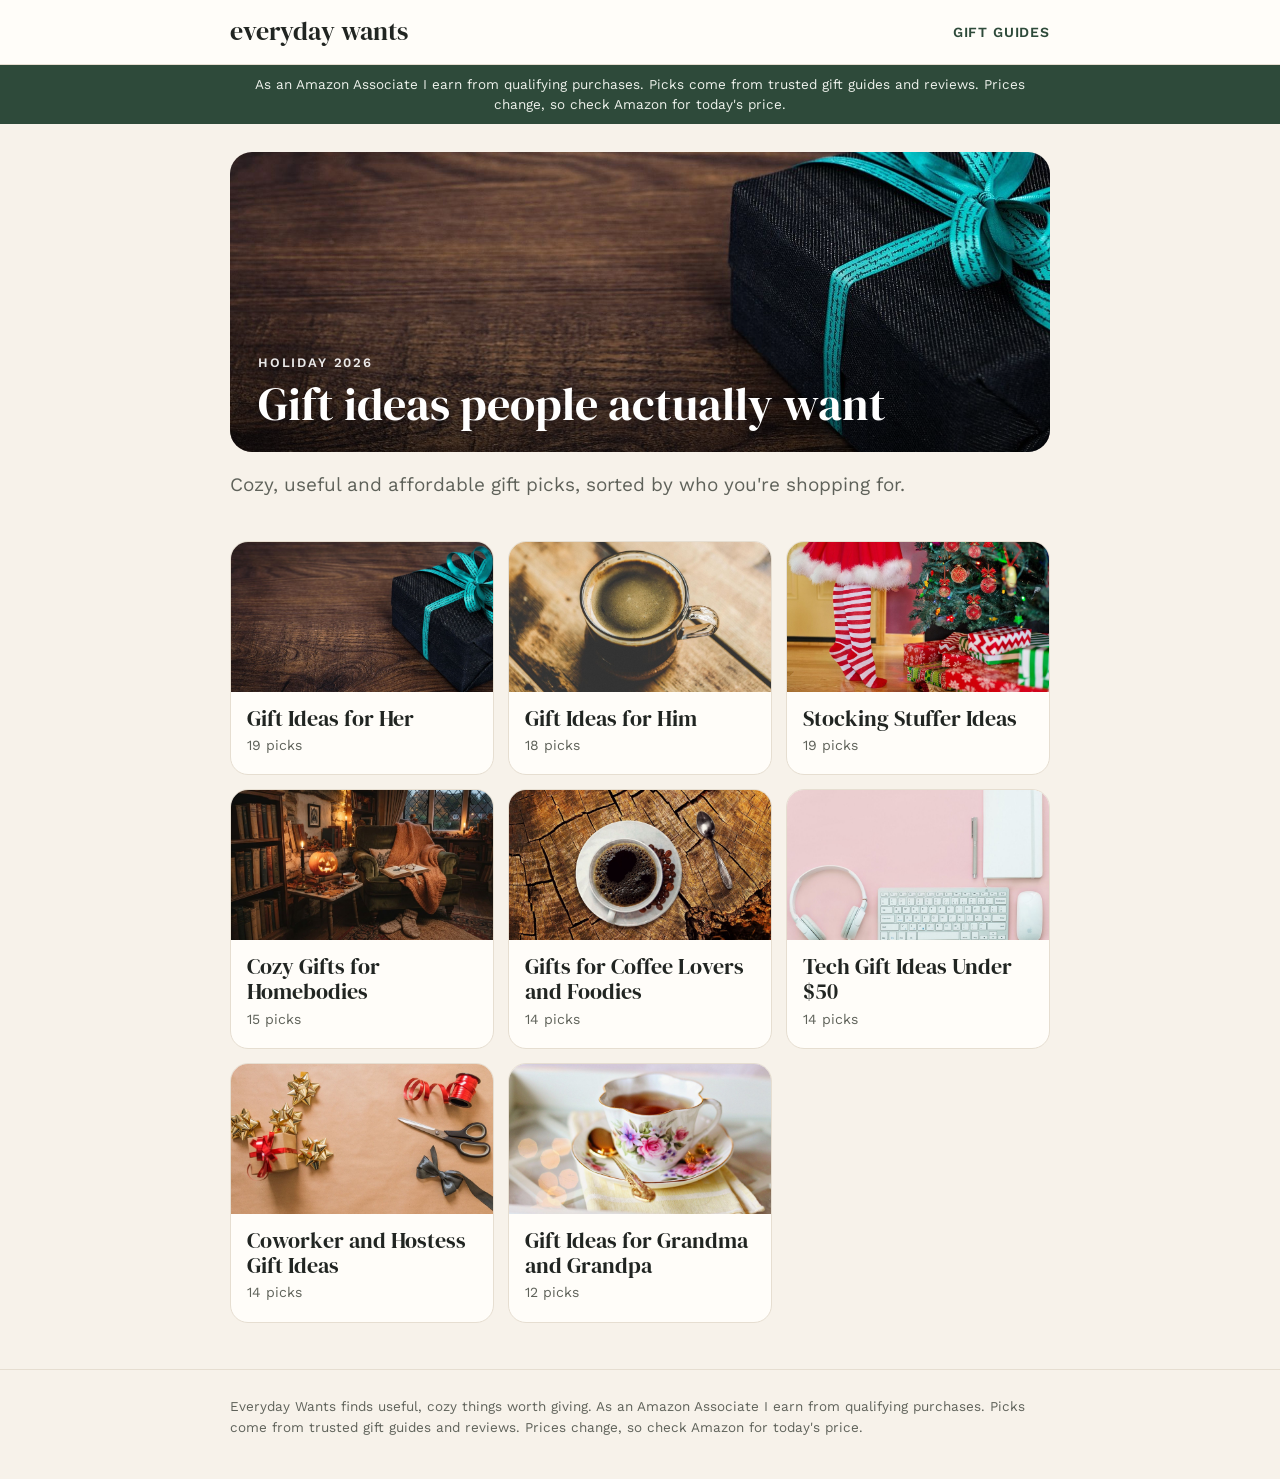
==== index.html @ a5eb7e1e "Add Nov 9 gift picks" ====
<!doctype html><html lang="en"><head><meta charset="utf-8"><meta name="viewport" content="width=device-width,initial-scale=1">
<title>Gift Ideas People Actually Want | Everyday Wants</title><meta name="description" content="Cozy, useful, affordable gift guides for everyone on your list.">
<link rel="canonical" href="https://computeragent7.github.io/"><meta property="og:title" content="Gift Ideas People Actually Want"><meta property="og:description" content="Cozy, useful, affordable gift guides for everyone on your list.">
<link rel="preconnect" href="https://fonts.googleapis.com"><link rel="preconnect" href="https://fonts.gstatic.com" crossorigin>
<link href="https://fonts.googleapis.com/css2?family=DM+Serif+Display&family=Work+Sans:wght@400;600&display=swap" rel="stylesheet">
<link rel="stylesheet" href="/style.css"></head><body>
<header class="top"><div class="wrap"><a class="brand" href="/">everyday wants</a><a class="navlink" href="/#guides">Gift guides</a></div></header>
<div class="disc"><div class="wrap">As an Amazon Associate I earn from qualifying purchases. Picks come from trusted gift guides and reviews. Prices change, so check Amazon for today's price.</div></div>
<main class="wrap"><section class="hero"><img src="/img/gifts-for-her.jpg" alt=""><div class="shade"></div><div class="txt"><div class="eyebrow">Holiday 2026</div><h1>Gift ideas people actually want</h1></div></section>
<p class="intro">Cozy, useful and affordable gift picks, sorted by who you're shopping for.</p><section class="more" id="guides"><div class="grid"><a class="card" href="/gifts-for-her/"><img src="/img/gifts-for-her.jpg" alt="" loading="lazy"><div><b>Gift Ideas for Her</b><span>19 picks</span></div></a><a class="card" href="/gifts-for-him/"><img src="/img/gifts-for-him.jpg" alt="" loading="lazy"><div><b>Gift Ideas for Him</b><span>18 picks</span></div></a><a class="card" href="/stocking-stuffers/"><img src="/img/stocking-stuffers.jpg" alt="" loading="lazy"><div><b>Stocking Stuffer Ideas</b><span>19 picks</span></div></a><a class="card" href="/cozy-gifts/"><img src="/img/cozy-gifts.jpg" alt="" loading="lazy"><div><b>Cozy Gifts for Homebodies</b><span>15 picks</span></div></a><a class="card" href="/coffee-and-foodie-gifts/"><img src="/img/coffee-and-foodie-gifts.jpg" alt="" loading="lazy"><div><b>Gifts for Coffee Lovers and Foodies</b><span>14 picks</span></div></a><a class="card" href="/tech-gifts/"><img src="/img/tech-gifts.jpg" alt="" loading="lazy"><div><b>Tech Gift Ideas Under $50</b><span>14 picks</span></div></a><a class="card" href="/coworker-and-hostess-gifts/"><img src="/img/coworker-and-hostess-gifts.jpg" alt="" loading="lazy"><div><b>Coworker and Hostess Gift Ideas</b><span>14 picks</span></div></a><a class="card" href="/gifts-for-grandparents/"><img src="/img/gifts-for-grandparents.jpg" alt="" loading="lazy"><div><b>Gift Ideas for Grandma and Grandpa</b><span>12 picks</span></div></a></div></section></main>
<footer><div class="wrap">Everyday Wants finds useful, cozy things worth giving. As an Amazon Associate I earn from qualifying purchases. Picks come from trusted gift guides and reviews. Prices change, so check Amazon for today's price.</div></footer></body></html>
---- style.css ----
:root{--cream:#F7F2EA;--paper:#FFFDF9;--ink:#212522;--green:#2E4A3A;--green2:#3D6350;--muted:#5F625A;--line:#E6DED1;--hl:#FBEFD9}
*{box-sizing:border-box}html{-webkit-text-size-adjust:100%}
body{margin:0;background:var(--cream);color:var(--ink);font:17px/1.6 'Work Sans',system-ui,sans-serif}
a{color:var(--green)}
.wrap{max-width:860px;margin:0 auto;padding:0 20px}
header.top{background:var(--paper);border-bottom:1px solid var(--line)}
header.top .wrap{display:flex;align-items:center;justify-content:space-between;height:64px}
.brand{font-family:'DM Serif Display',serif;font-size:26px;color:var(--ink);text-decoration:none}
.navlink{font-size:14px;font-weight:600;letter-spacing:.06em;text-transform:uppercase;text-decoration:none}
.disc{background:var(--green);color:#EEF2EC;font-size:13.5px;line-height:1.45;padding:10px 0;text-align:center}
.hero{position:relative;margin:28px 0 8px;border-radius:22px;overflow:hidden;background:#ddd}
.hero img{display:block;width:100%;height:300px;object-fit:cover}
.hero .shade{position:absolute;inset:0;background:linear-gradient(180deg,rgba(0,0,0,0) 30%,rgba(0,0,0,.55))}
.hero .txt{position:absolute;left:28px;right:28px;bottom:24px;color:#fff}
.eyebrow{font-size:13px;font-weight:600;letter-spacing:.14em;text-transform:uppercase;opacity:.9}
h1{font-family:'DM Serif Display',serif;font-weight:400;font-size:46px;line-height:1.05;margin:6px 0 0}
.intro{font-size:19px;color:var(--muted);margin:18px 0 6px}
.meta{font-size:14px;color:var(--muted);margin:0 0 22px}
ol.picks{list-style:none;padding:0;margin:0;counter-reset:n}
ol.picks li{counter-increment:n;background:var(--paper);border:1px solid var(--line);border-radius:18px;padding:22px 24px;margin:0 0 14px;display:grid;grid-template-columns:44px 1fr;gap:4px 16px;scroll-margin-top:20px}
ol.picks li::before{content:counter(n);grid-row:span 3;width:44px;height:44px;border-radius:50%;background:var(--cream);border:1px solid var(--line);display:flex;align-items:center;justify-content:center;font-family:'DM Serif Display',serif;font-size:22px;color:var(--green)}
ol.picks li:target{background:var(--hl);border-color:#E7C98F;box-shadow:0 0 0 3px #F3DDB0}
ol.picks h2{font-family:'DM Serif Display',serif;font-weight:400;font-size:26px;line-height:1.15;margin:4px 0 2px}
ol.picks p{margin:0 0 12px;color:#3c3f3a}
.btn{justify-self:start;display:inline-block;background:var(--green);color:#fff;text-decoration:none;font-weight:600;font-size:16px;padding:11px 22px;border-radius:999px}
.btn:hover{background:var(--green2)}
.more{margin:40px 0 10px}
.more h3{font-family:'DM Serif Display',serif;font-weight:400;font-size:28px;margin:0 0 14px}
.grid{display:grid;grid-template-columns:repeat(auto-fill,minmax(240px,1fr));gap:14px}
.card{display:block;background:var(--paper);border:1px solid var(--line);border-radius:18px;overflow:hidden;text-decoration:none;color:var(--ink)}
.card img{display:block;width:100%;height:150px;object-fit:cover}
.card div{padding:14px 16px 16px}
.card b{font-family:'DM Serif Display',serif;font-weight:400;font-size:22px;display:block;line-height:1.15}
.card span{font-size:14px;color:var(--muted)}
footer{margin:46px 0 0;padding:26px 0 40px;border-top:1px solid var(--line);font-size:13.5px;color:var(--muted)}
@media (max-width:600px){h1{font-size:34px}.hero img{height:230px}ol.picks li{padding:18px 18px;grid-template-columns:36px 1fr;gap:2px 12px}ol.picks li::before{width:36px;height:36px;font-size:18px}ol.picks h2{font-size:22px}}
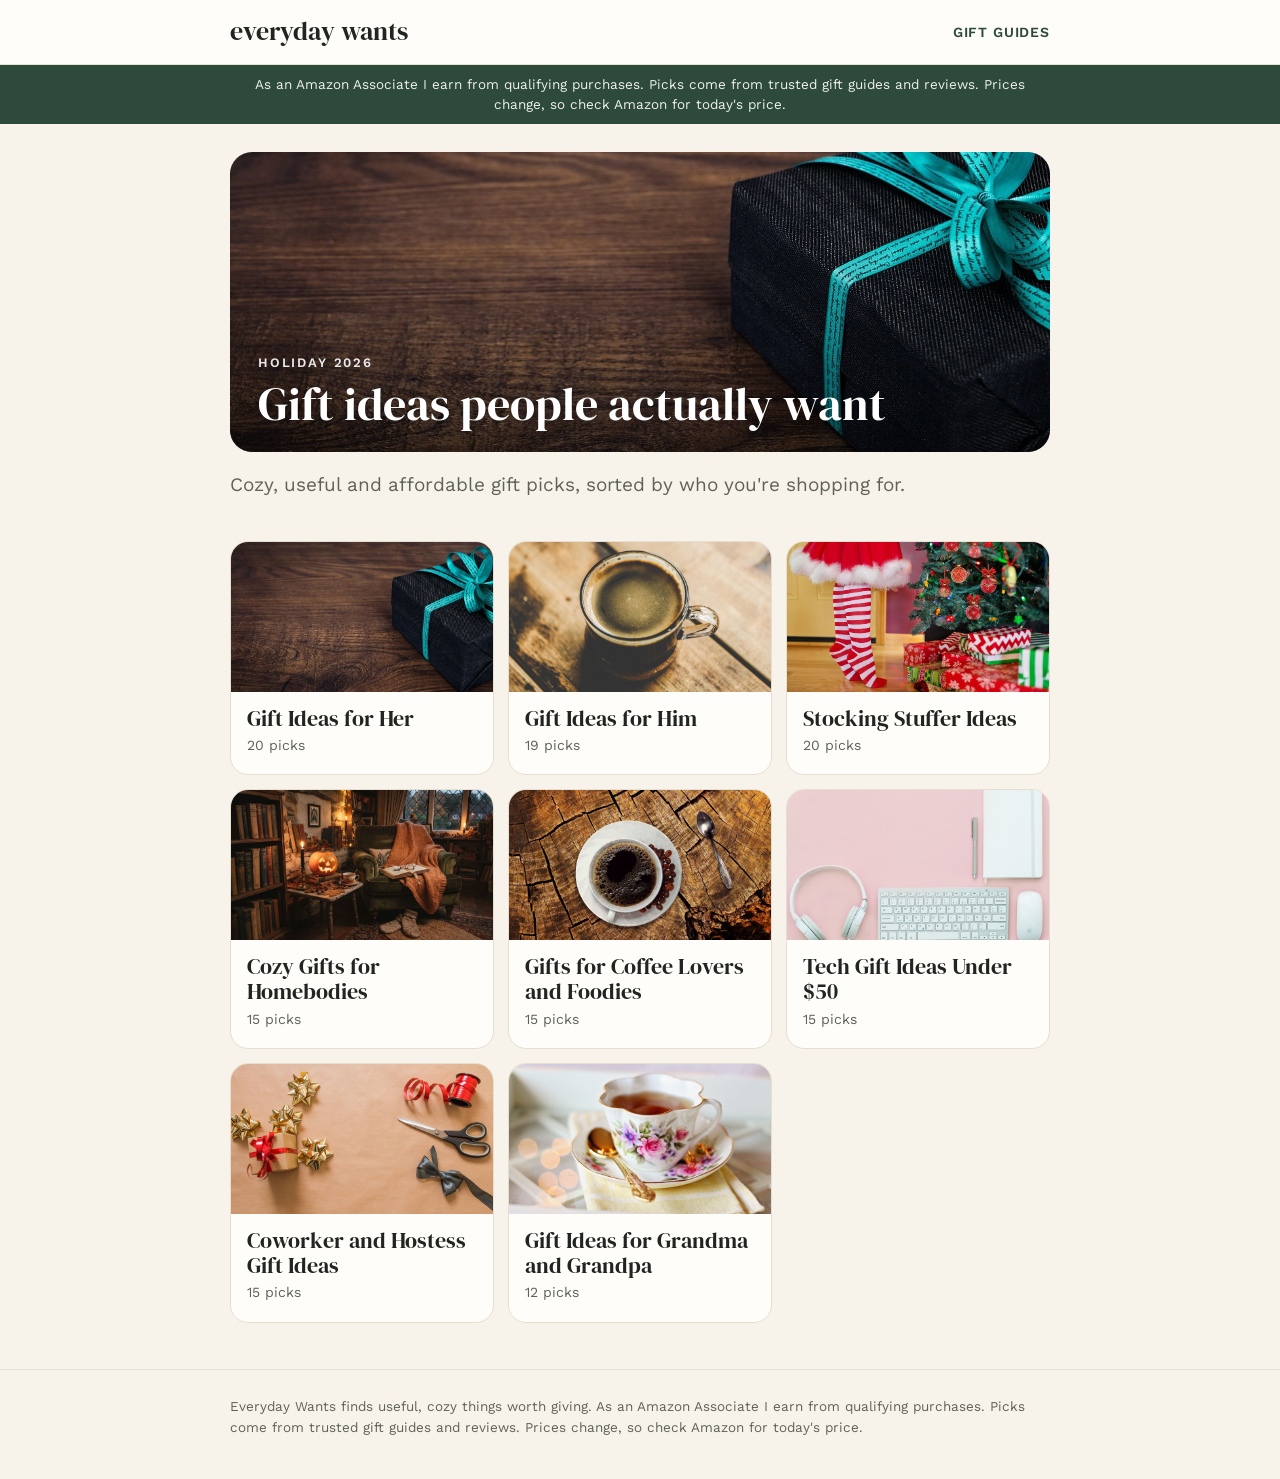
==== commit a671260a: "Gift guide update Nov 10, 2026" ====
--- a/index.html
+++ b/index.html
@@ -7,5 +7,5 @@
 <header class="top"><div class="wrap"><a class="brand" href="/">everyday wants</a><a class="navlink" href="/#guides">Gift guides</a></div></header>
 <div class="disc"><div class="wrap">As an Amazon Associate I earn from qualifying purchases. Picks come from trusted gift guides and reviews. Prices change, so check Amazon for today's price.</div></div>
 <main class="wrap"><section class="hero"><img src="/img/gifts-for-her.jpg" alt=""><div class="shade"></div><div class="txt"><div class="eyebrow">Holiday 2026</div><h1>Gift ideas people actually want</h1></div></section>
-<p class="intro">Cozy, useful and affordable gift picks, sorted by who you're shopping for.</p><section class="more" id="guides"><div class="grid"><a class="card" href="/gifts-for-her/"><img src="/img/gifts-for-her.jpg" alt="" loading="lazy"><div><b>Gift Ideas for Her</b><span>19 picks</span></div></a><a class="card" href="/gifts-for-him/"><img src="/img/gifts-for-him.jpg" alt="" loading="lazy"><div><b>Gift Ideas for Him</b><span>18 picks</span></div></a><a class="card" href="/stocking-stuffers/"><img src="/img/stocking-stuffers.jpg" alt="" loading="lazy"><div><b>Stocking Stuffer Ideas</b><span>19 picks</span></div></a><a class="card" href="/cozy-gifts/"><img src="/img/cozy-gifts.jpg" alt="" loading="lazy"><div><b>Cozy Gifts for Homebodies</b><span>15 picks</span></div></a><a class="card" href="/coffee-and-foodie-gifts/"><img src="/img/coffee-and-foodie-gifts.jpg" alt="" loading="lazy"><div><b>Gifts for Coffee Lovers and Foodies</b><span>14 picks</span></div></a><a class="card" href="/tech-gifts/"><img src="/img/tech-gifts.jpg" alt="" loading="lazy"><div><b>Tech Gift Ideas Under $50</b><span>14 picks</span></div></a><a class="card" href="/coworker-and-hostess-gifts/"><img src="/img/coworker-and-hostess-gifts.jpg" alt="" loading="lazy"><div><b>Coworker and Hostess Gift Ideas</b><span>14 picks</span></div></a><a class="card" href="/gifts-for-grandparents/"><img src="/img/gifts-for-grandparents.jpg" alt="" loading="lazy"><div><b>Gift Ideas for Grandma and Grandpa</b><span>12 picks</span></div></a></div></section></main>
+<p class="intro">Cozy, useful and affordable gift picks, sorted by who you're shopping for.</p><section class="more" id="guides"><div class="grid"><a class="card" href="/gifts-for-her/"><img src="/img/gifts-for-her.jpg" alt="" loading="lazy"><div><b>Gift Ideas for Her</b><span>20 picks</span></div></a><a class="card" href="/gifts-for-him/"><img src="/img/gifts-for-him.jpg" alt="" loading="lazy"><div><b>Gift Ideas for Him</b><span>19 picks</span></div></a><a class="card" href="/stocking-stuffers/"><img src="/img/stocking-stuffers.jpg" alt="" loading="lazy"><div><b>Stocking Stuffer Ideas</b><span>20 picks</span></div></a><a class="card" href="/cozy-gifts/"><img src="/img/cozy-gifts.jpg" alt="" loading="lazy"><div><b>Cozy Gifts for Homebodies</b><span>15 picks</span></div></a><a class="card" href="/coffee-and-foodie-gifts/"><img src="/img/coffee-and-foodie-gifts.jpg" alt="" loading="lazy"><div><b>Gifts for Coffee Lovers and Foodies</b><span>15 picks</span></div></a><a class="card" href="/tech-gifts/"><img src="/img/tech-gifts.jpg" alt="" loading="lazy"><div><b>Tech Gift Ideas Under $50</b><span>15 picks</span></div></a><a class="card" href="/coworker-and-hostess-gifts/"><img src="/img/coworker-and-hostess-gifts.jpg" alt="" loading="lazy"><div><b>Coworker and Hostess Gift Ideas</b><span>15 picks</span></div></a><a class="card" href="/gifts-for-grandparents/"><img src="/img/gifts-for-grandparents.jpg" alt="" loading="lazy"><div><b>Gift Ideas for Grandma and Grandpa</b><span>12 picks</span></div></a></div></section></main>
 <footer><div class="wrap">Everyday Wants finds useful, cozy things worth giving. As an Amazon Associate I earn from qualifying purchases. Picks come from trusted gift guides and reviews. Prices change, so check Amazon for today's price.</div></footer></body></html>
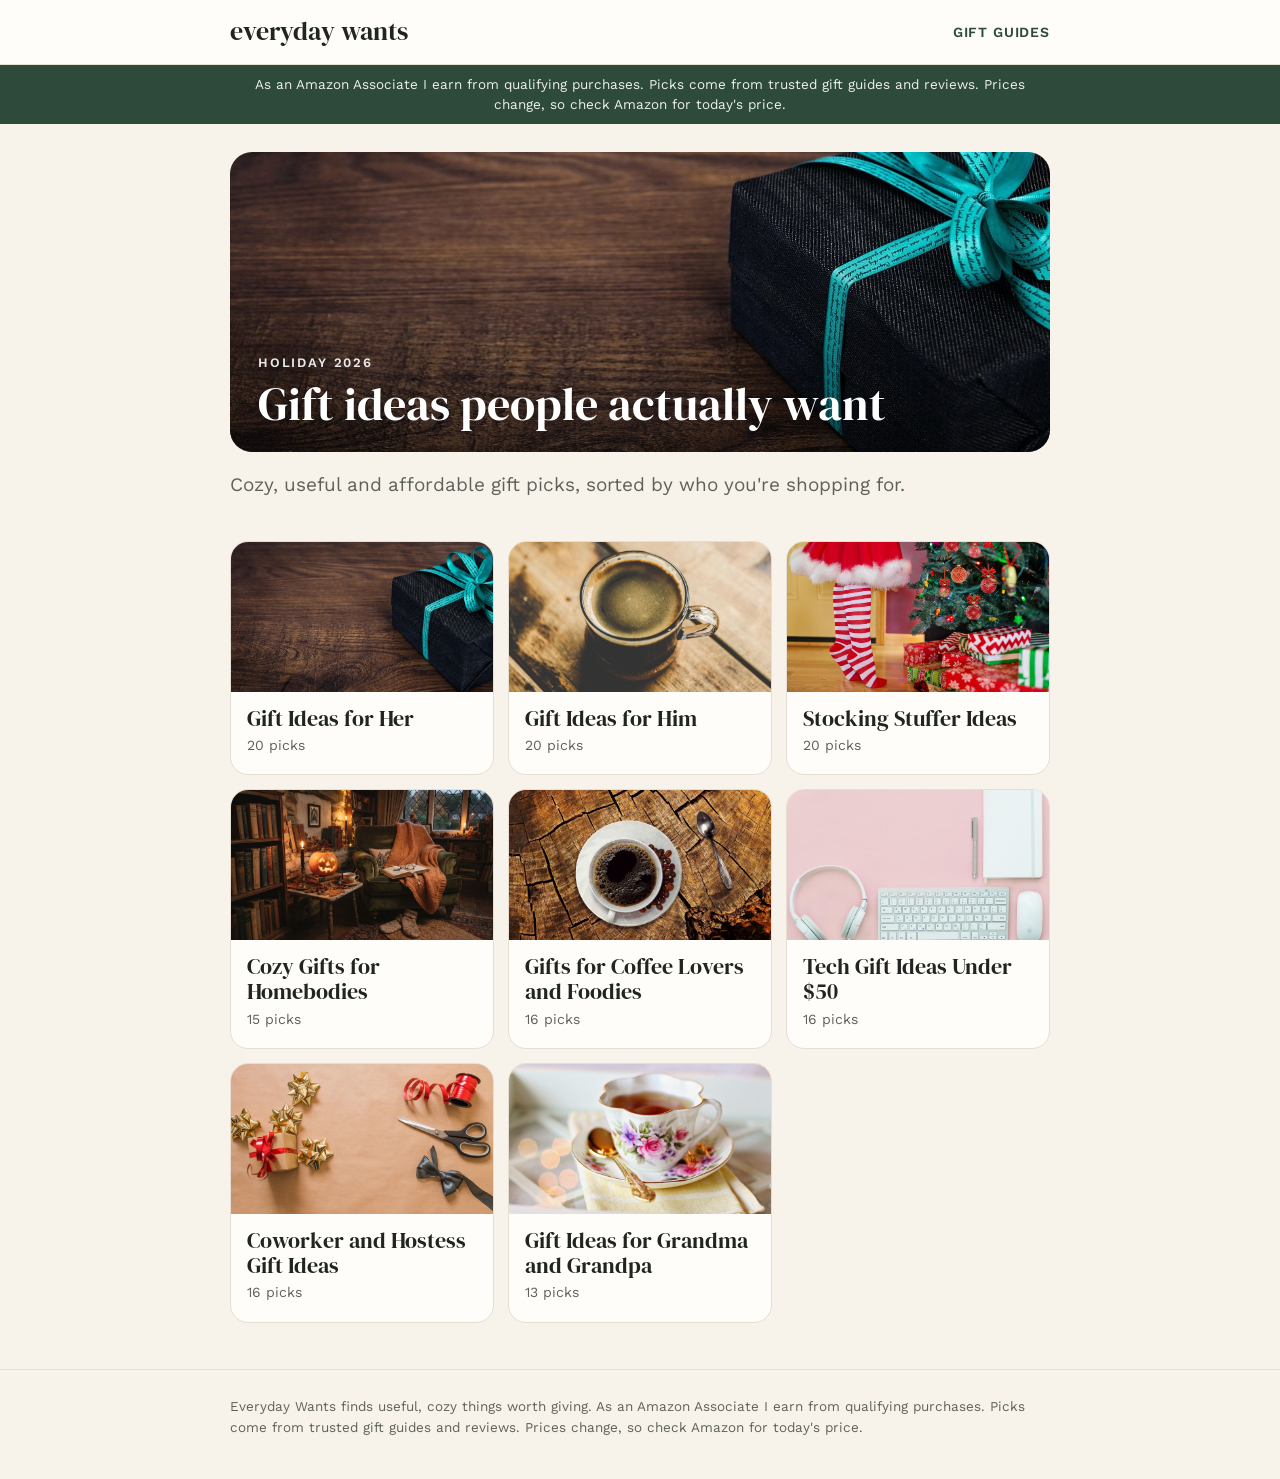
==== commit c8c5cb17: "Nov 11 gift guide update" ====
--- a/index.html
+++ b/index.html
@@ -7,5 +7,5 @@
 <header class="top"><div class="wrap"><a class="brand" href="/">everyday wants</a><a class="navlink" href="/#guides">Gift guides</a></div></header>
 <div class="disc"><div class="wrap">As an Amazon Associate I earn from qualifying purchases. Picks come from trusted gift guides and reviews. Prices change, so check Amazon for today's price.</div></div>
 <main class="wrap"><section class="hero"><img src="/img/gifts-for-her.jpg" alt=""><div class="shade"></div><div class="txt"><div class="eyebrow">Holiday 2026</div><h1>Gift ideas people actually want</h1></div></section>
-<p class="intro">Cozy, useful and affordable gift picks, sorted by who you're shopping for.</p><section class="more" id="guides"><div class="grid"><a class="card" href="/gifts-for-her/"><img src="/img/gifts-for-her.jpg" alt="" loading="lazy"><div><b>Gift Ideas for Her</b><span>20 picks</span></div></a><a class="card" href="/gifts-for-him/"><img src="/img/gifts-for-him.jpg" alt="" loading="lazy"><div><b>Gift Ideas for Him</b><span>19 picks</span></div></a><a class="card" href="/stocking-stuffers/"><img src="/img/stocking-stuffers.jpg" alt="" loading="lazy"><div><b>Stocking Stuffer Ideas</b><span>20 picks</span></div></a><a class="card" href="/cozy-gifts/"><img src="/img/cozy-gifts.jpg" alt="" loading="lazy"><div><b>Cozy Gifts for Homebodies</b><span>15 picks</span></div></a><a class="card" href="/coffee-and-foodie-gifts/"><img src="/img/coffee-and-foodie-gifts.jpg" alt="" loading="lazy"><div><b>Gifts for Coffee Lovers and Foodies</b><span>15 picks</span></div></a><a class="card" href="/tech-gifts/"><img src="/img/tech-gifts.jpg" alt="" loading="lazy"><div><b>Tech Gift Ideas Under $50</b><span>15 picks</span></div></a><a class="card" href="/coworker-and-hostess-gifts/"><img src="/img/coworker-and-hostess-gifts.jpg" alt="" loading="lazy"><div><b>Coworker and Hostess Gift Ideas</b><span>15 picks</span></div></a><a class="card" href="/gifts-for-grandparents/"><img src="/img/gifts-for-grandparents.jpg" alt="" loading="lazy"><div><b>Gift Ideas for Grandma and Grandpa</b><span>12 picks</span></div></a></div></section></main>
+<p class="intro">Cozy, useful and affordable gift picks, sorted by who you're shopping for.</p><section class="more" id="guides"><div class="grid"><a class="card" href="/gifts-for-her/"><img src="/img/gifts-for-her.jpg" alt="" loading="lazy"><div><b>Gift Ideas for Her</b><span>20 picks</span></div></a><a class="card" href="/gifts-for-him/"><img src="/img/gifts-for-him.jpg" alt="" loading="lazy"><div><b>Gift Ideas for Him</b><span>20 picks</span></div></a><a class="card" href="/stocking-stuffers/"><img src="/img/stocking-stuffers.jpg" alt="" loading="lazy"><div><b>Stocking Stuffer Ideas</b><span>20 picks</span></div></a><a class="card" href="/cozy-gifts/"><img src="/img/cozy-gifts.jpg" alt="" loading="lazy"><div><b>Cozy Gifts for Homebodies</b><span>15 picks</span></div></a><a class="card" href="/coffee-and-foodie-gifts/"><img src="/img/coffee-and-foodie-gifts.jpg" alt="" loading="lazy"><div><b>Gifts for Coffee Lovers and Foodies</b><span>16 picks</span></div></a><a class="card" href="/tech-gifts/"><img src="/img/tech-gifts.jpg" alt="" loading="lazy"><div><b>Tech Gift Ideas Under $50</b><span>16 picks</span></div></a><a class="card" href="/coworker-and-hostess-gifts/"><img src="/img/coworker-and-hostess-gifts.jpg" alt="" loading="lazy"><div><b>Coworker and Hostess Gift Ideas</b><span>16 picks</span></div></a><a class="card" href="/gifts-for-grandparents/"><img src="/img/gifts-for-grandparents.jpg" alt="" loading="lazy"><div><b>Gift Ideas for Grandma and Grandpa</b><span>13 picks</span></div></a></div></section></main>
 <footer><div class="wrap">Everyday Wants finds useful, cozy things worth giving. As an Amazon Associate I earn from qualifying purchases. Picks come from trusted gift guides and reviews. Prices change, so check Amazon for today's price.</div></footer></body></html>
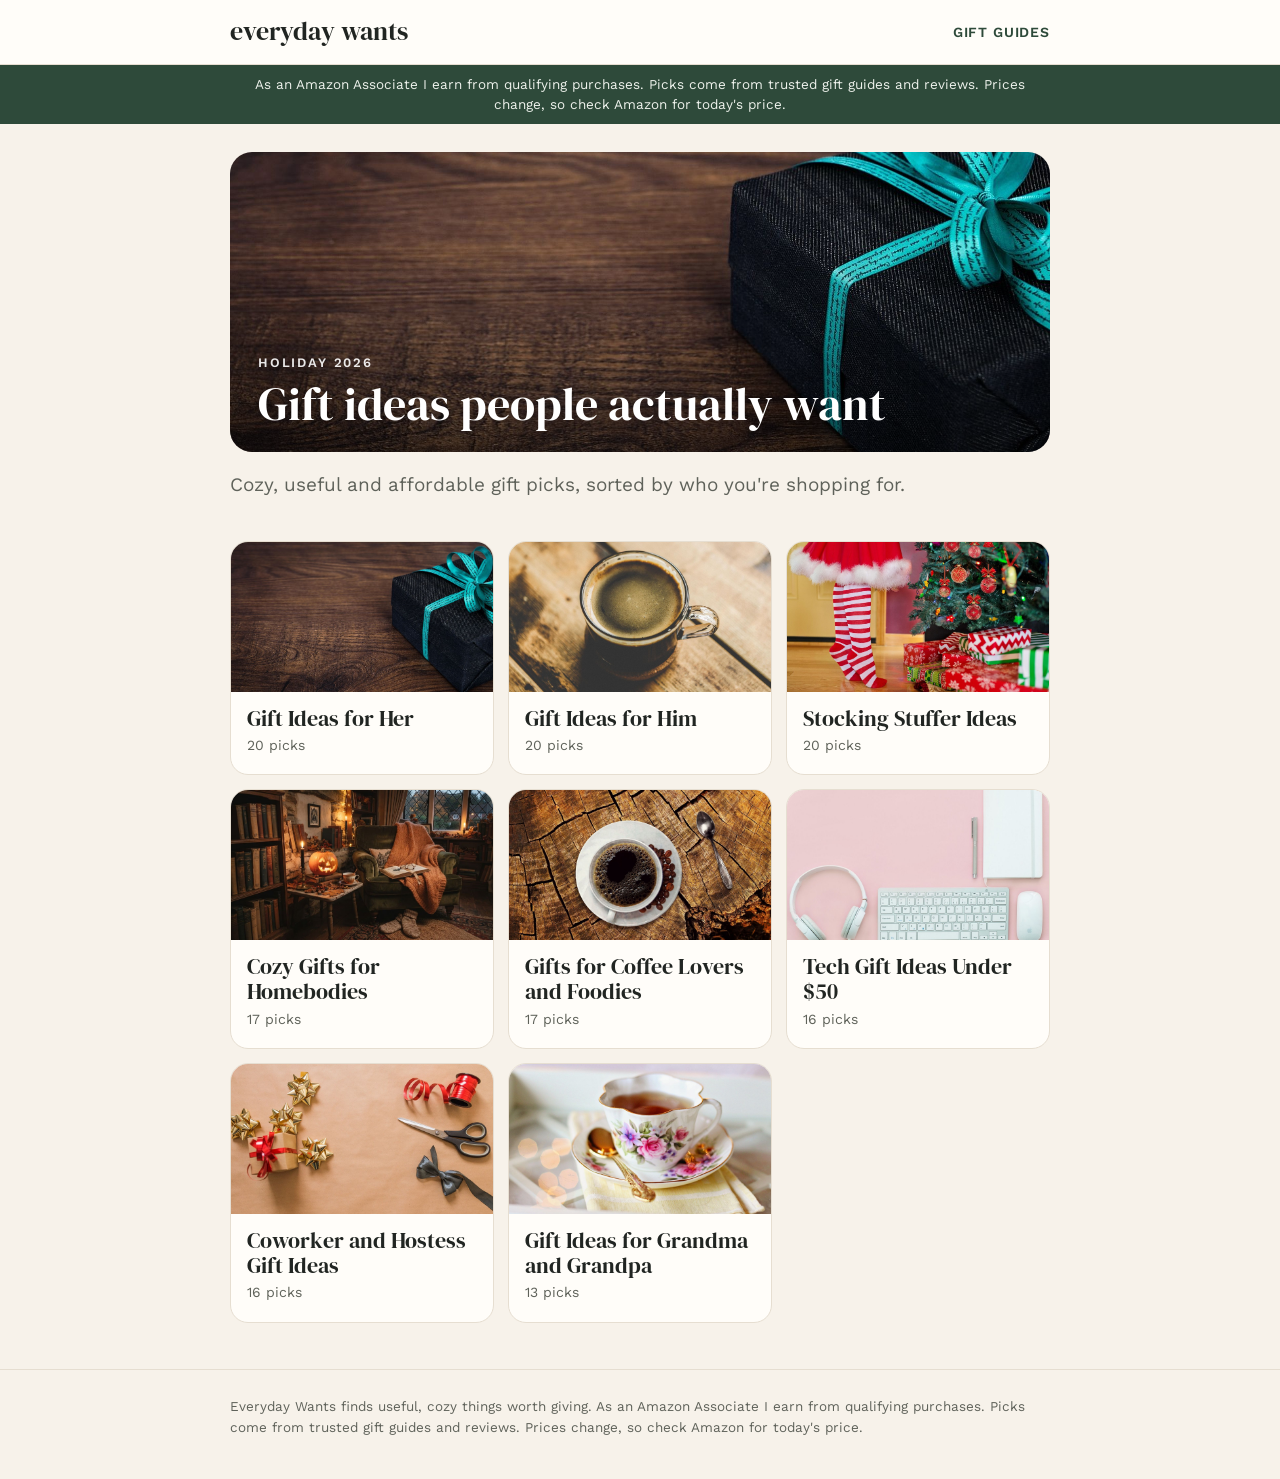
==== commit df8a6af1: "Nov 12 guide update" ====
--- a/index.html
+++ b/index.html
@@ -7,5 +7,5 @@
 <header class="top"><div class="wrap"><a class="brand" href="/">everyday wants</a><a class="navlink" href="/#guides">Gift guides</a></div></header>
 <div class="disc"><div class="wrap">As an Amazon Associate I earn from qualifying purchases. Picks come from trusted gift guides and reviews. Prices change, so check Amazon for today's price.</div></div>
 <main class="wrap"><section class="hero"><img src="/img/gifts-for-her.jpg" alt=""><div class="shade"></div><div class="txt"><div class="eyebrow">Holiday 2026</div><h1>Gift ideas people actually want</h1></div></section>
-<p class="intro">Cozy, useful and affordable gift picks, sorted by who you're shopping for.</p><section class="more" id="guides"><div class="grid"><a class="card" href="/gifts-for-her/"><img src="/img/gifts-for-her.jpg" alt="" loading="lazy"><div><b>Gift Ideas for Her</b><span>20 picks</span></div></a><a class="card" href="/gifts-for-him/"><img src="/img/gifts-for-him.jpg" alt="" loading="lazy"><div><b>Gift Ideas for Him</b><span>20 picks</span></div></a><a class="card" href="/stocking-stuffers/"><img src="/img/stocking-stuffers.jpg" alt="" loading="lazy"><div><b>Stocking Stuffer Ideas</b><span>20 picks</span></div></a><a class="card" href="/cozy-gifts/"><img src="/img/cozy-gifts.jpg" alt="" loading="lazy"><div><b>Cozy Gifts for Homebodies</b><span>15 picks</span></div></a><a class="card" href="/coffee-and-foodie-gifts/"><img src="/img/coffee-and-foodie-gifts.jpg" alt="" loading="lazy"><div><b>Gifts for Coffee Lovers and Foodies</b><span>16 picks</span></div></a><a class="card" href="/tech-gifts/"><img src="/img/tech-gifts.jpg" alt="" loading="lazy"><div><b>Tech Gift Ideas Under $50</b><span>16 picks</span></div></a><a class="card" href="/coworker-and-hostess-gifts/"><img src="/img/coworker-and-hostess-gifts.jpg" alt="" loading="lazy"><div><b>Coworker and Hostess Gift Ideas</b><span>16 picks</span></div></a><a class="card" href="/gifts-for-grandparents/"><img src="/img/gifts-for-grandparents.jpg" alt="" loading="lazy"><div><b>Gift Ideas for Grandma and Grandpa</b><span>13 picks</span></div></a></div></section></main>
+<p class="intro">Cozy, useful and affordable gift picks, sorted by who you're shopping for.</p><section class="more" id="guides"><div class="grid"><a class="card" href="/gifts-for-her/"><img src="/img/gifts-for-her.jpg" alt="" loading="lazy"><div><b>Gift Ideas for Her</b><span>20 picks</span></div></a><a class="card" href="/gifts-for-him/"><img src="/img/gifts-for-him.jpg" alt="" loading="lazy"><div><b>Gift Ideas for Him</b><span>20 picks</span></div></a><a class="card" href="/stocking-stuffers/"><img src="/img/stocking-stuffers.jpg" alt="" loading="lazy"><div><b>Stocking Stuffer Ideas</b><span>20 picks</span></div></a><a class="card" href="/cozy-gifts/"><img src="/img/cozy-gifts.jpg" alt="" loading="lazy"><div><b>Cozy Gifts for Homebodies</b><span>17 picks</span></div></a><a class="card" href="/coffee-and-foodie-gifts/"><img src="/img/coffee-and-foodie-gifts.jpg" alt="" loading="lazy"><div><b>Gifts for Coffee Lovers and Foodies</b><span>17 picks</span></div></a><a class="card" href="/tech-gifts/"><img src="/img/tech-gifts.jpg" alt="" loading="lazy"><div><b>Tech Gift Ideas Under $50</b><span>16 picks</span></div></a><a class="card" href="/coworker-and-hostess-gifts/"><img src="/img/coworker-and-hostess-gifts.jpg" alt="" loading="lazy"><div><b>Coworker and Hostess Gift Ideas</b><span>16 picks</span></div></a><a class="card" href="/gifts-for-grandparents/"><img src="/img/gifts-for-grandparents.jpg" alt="" loading="lazy"><div><b>Gift Ideas for Grandma and Grandpa</b><span>13 picks</span></div></a></div></section></main>
 <footer><div class="wrap">Everyday Wants finds useful, cozy things worth giving. As an Amazon Associate I earn from qualifying purchases. Picks come from trusted gift guides and reviews. Prices change, so check Amazon for today's price.</div></footer></body></html>
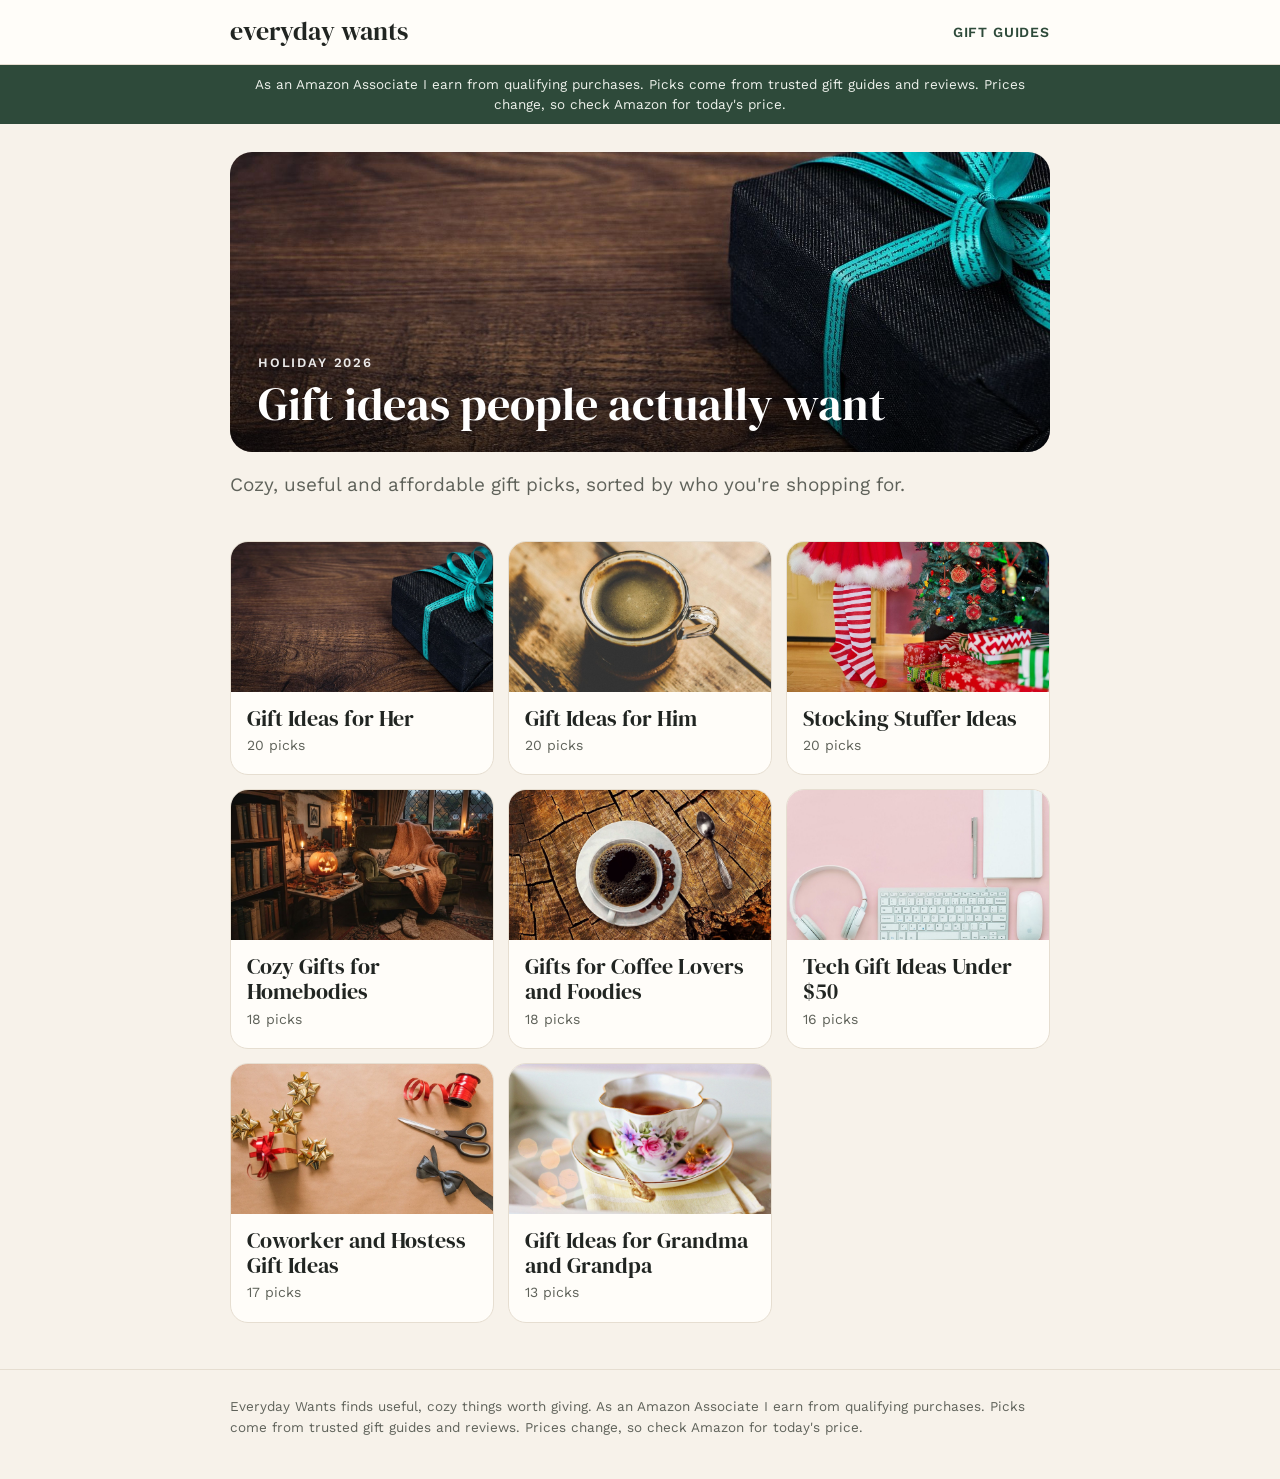
==== commit a7140821: "Gift guides: add Nov 14 picks" ====
--- a/index.html
+++ b/index.html
@@ -7,5 +7,5 @@
 <header class="top"><div class="wrap"><a class="brand" href="/">everyday wants</a><a class="navlink" href="/#guides">Gift guides</a></div></header>
 <div class="disc"><div class="wrap">As an Amazon Associate I earn from qualifying purchases. Picks come from trusted gift guides and reviews. Prices change, so check Amazon for today's price.</div></div>
 <main class="wrap"><section class="hero"><img src="/img/gifts-for-her.jpg" alt=""><div class="shade"></div><div class="txt"><div class="eyebrow">Holiday 2026</div><h1>Gift ideas people actually want</h1></div></section>
-<p class="intro">Cozy, useful and affordable gift picks, sorted by who you're shopping for.</p><section class="more" id="guides"><div class="grid"><a class="card" href="/gifts-for-her/"><img src="/img/gifts-for-her.jpg" alt="" loading="lazy"><div><b>Gift Ideas for Her</b><span>20 picks</span></div></a><a class="card" href="/gifts-for-him/"><img src="/img/gifts-for-him.jpg" alt="" loading="lazy"><div><b>Gift Ideas for Him</b><span>20 picks</span></div></a><a class="card" href="/stocking-stuffers/"><img src="/img/stocking-stuffers.jpg" alt="" loading="lazy"><div><b>Stocking Stuffer Ideas</b><span>20 picks</span></div></a><a class="card" href="/cozy-gifts/"><img src="/img/cozy-gifts.jpg" alt="" loading="lazy"><div><b>Cozy Gifts for Homebodies</b><span>17 picks</span></div></a><a class="card" href="/coffee-and-foodie-gifts/"><img src="/img/coffee-and-foodie-gifts.jpg" alt="" loading="lazy"><div><b>Gifts for Coffee Lovers and Foodies</b><span>17 picks</span></div></a><a class="card" href="/tech-gifts/"><img src="/img/tech-gifts.jpg" alt="" loading="lazy"><div><b>Tech Gift Ideas Under $50</b><span>16 picks</span></div></a><a class="card" href="/coworker-and-hostess-gifts/"><img src="/img/coworker-and-hostess-gifts.jpg" alt="" loading="lazy"><div><b>Coworker and Hostess Gift Ideas</b><span>16 picks</span></div></a><a class="card" href="/gifts-for-grandparents/"><img src="/img/gifts-for-grandparents.jpg" alt="" loading="lazy"><div><b>Gift Ideas for Grandma and Grandpa</b><span>13 picks</span></div></a></div></section></main>
+<p class="intro">Cozy, useful and affordable gift picks, sorted by who you're shopping for.</p><section class="more" id="guides"><div class="grid"><a class="card" href="/gifts-for-her/"><img src="/img/gifts-for-her.jpg" alt="" loading="lazy"><div><b>Gift Ideas for Her</b><span>20 picks</span></div></a><a class="card" href="/gifts-for-him/"><img src="/img/gifts-for-him.jpg" alt="" loading="lazy"><div><b>Gift Ideas for Him</b><span>20 picks</span></div></a><a class="card" href="/stocking-stuffers/"><img src="/img/stocking-stuffers.jpg" alt="" loading="lazy"><div><b>Stocking Stuffer Ideas</b><span>20 picks</span></div></a><a class="card" href="/cozy-gifts/"><img src="/img/cozy-gifts.jpg" alt="" loading="lazy"><div><b>Cozy Gifts for Homebodies</b><span>18 picks</span></div></a><a class="card" href="/coffee-and-foodie-gifts/"><img src="/img/coffee-and-foodie-gifts.jpg" alt="" loading="lazy"><div><b>Gifts for Coffee Lovers and Foodies</b><span>18 picks</span></div></a><a class="card" href="/tech-gifts/"><img src="/img/tech-gifts.jpg" alt="" loading="lazy"><div><b>Tech Gift Ideas Under $50</b><span>16 picks</span></div></a><a class="card" href="/coworker-and-hostess-gifts/"><img src="/img/coworker-and-hostess-gifts.jpg" alt="" loading="lazy"><div><b>Coworker and Hostess Gift Ideas</b><span>17 picks</span></div></a><a class="card" href="/gifts-for-grandparents/"><img src="/img/gifts-for-grandparents.jpg" alt="" loading="lazy"><div><b>Gift Ideas for Grandma and Grandpa</b><span>13 picks</span></div></a></div></section></main>
 <footer><div class="wrap">Everyday Wants finds useful, cozy things worth giving. As an Amazon Associate I earn from qualifying purchases. Picks come from trusted gift guides and reviews. Prices change, so check Amazon for today's price.</div></footer></body></html>
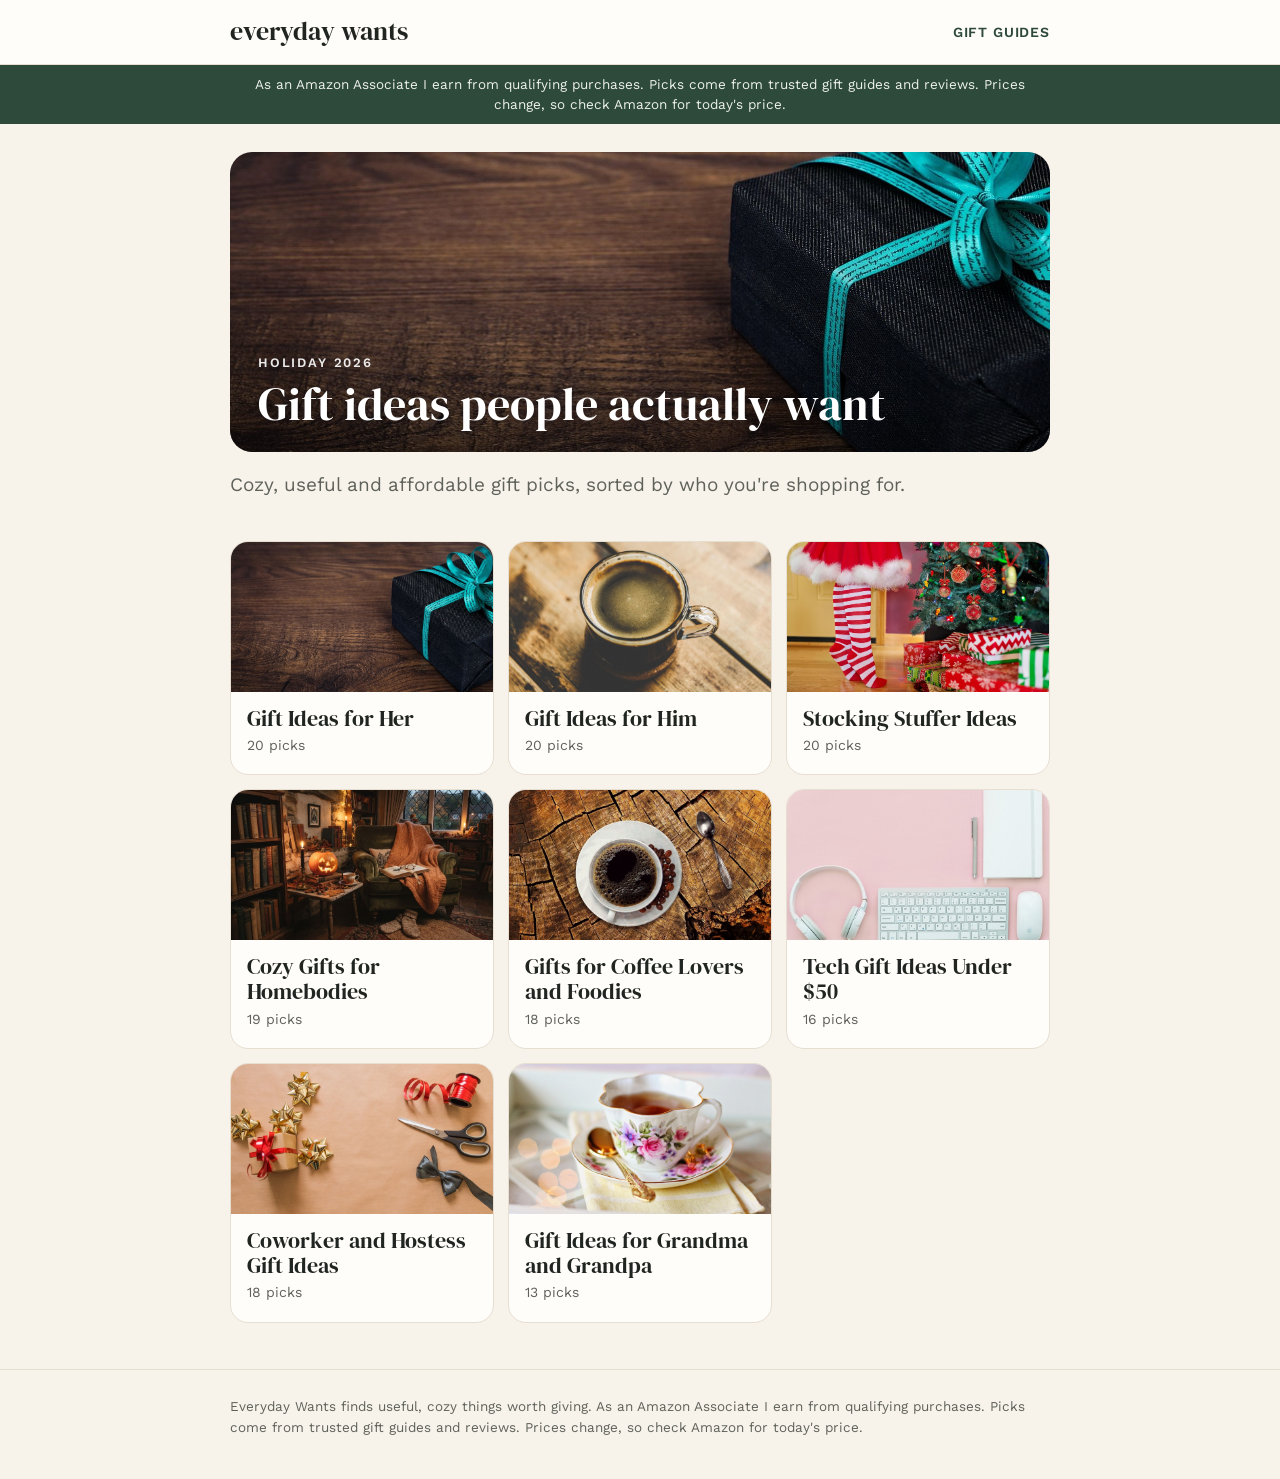
==== commit be8fd51c: "Add Nov 15 gift picks" ====
--- a/index.html
+++ b/index.html
@@ -7,5 +7,5 @@
 <header class="top"><div class="wrap"><a class="brand" href="/">everyday wants</a><a class="navlink" href="/#guides">Gift guides</a></div></header>
 <div class="disc"><div class="wrap">As an Amazon Associate I earn from qualifying purchases. Picks come from trusted gift guides and reviews. Prices change, so check Amazon for today's price.</div></div>
 <main class="wrap"><section class="hero"><img src="/img/gifts-for-her.jpg" alt=""><div class="shade"></div><div class="txt"><div class="eyebrow">Holiday 2026</div><h1>Gift ideas people actually want</h1></div></section>
-<p class="intro">Cozy, useful and affordable gift picks, sorted by who you're shopping for.</p><section class="more" id="guides"><div class="grid"><a class="card" href="/gifts-for-her/"><img src="/img/gifts-for-her.jpg" alt="" loading="lazy"><div><b>Gift Ideas for Her</b><span>20 picks</span></div></a><a class="card" href="/gifts-for-him/"><img src="/img/gifts-for-him.jpg" alt="" loading="lazy"><div><b>Gift Ideas for Him</b><span>20 picks</span></div></a><a class="card" href="/stocking-stuffers/"><img src="/img/stocking-stuffers.jpg" alt="" loading="lazy"><div><b>Stocking Stuffer Ideas</b><span>20 picks</span></div></a><a class="card" href="/cozy-gifts/"><img src="/img/cozy-gifts.jpg" alt="" loading="lazy"><div><b>Cozy Gifts for Homebodies</b><span>18 picks</span></div></a><a class="card" href="/coffee-and-foodie-gifts/"><img src="/img/coffee-and-foodie-gifts.jpg" alt="" loading="lazy"><div><b>Gifts for Coffee Lovers and Foodies</b><span>18 picks</span></div></a><a class="card" href="/tech-gifts/"><img src="/img/tech-gifts.jpg" alt="" loading="lazy"><div><b>Tech Gift Ideas Under $50</b><span>16 picks</span></div></a><a class="card" href="/coworker-and-hostess-gifts/"><img src="/img/coworker-and-hostess-gifts.jpg" alt="" loading="lazy"><div><b>Coworker and Hostess Gift Ideas</b><span>17 picks</span></div></a><a class="card" href="/gifts-for-grandparents/"><img src="/img/gifts-for-grandparents.jpg" alt="" loading="lazy"><div><b>Gift Ideas for Grandma and Grandpa</b><span>13 picks</span></div></a></div></section></main>
+<p class="intro">Cozy, useful and affordable gift picks, sorted by who you're shopping for.</p><section class="more" id="guides"><div class="grid"><a class="card" href="/gifts-for-her/"><img src="/img/gifts-for-her.jpg" alt="" loading="lazy"><div><b>Gift Ideas for Her</b><span>20 picks</span></div></a><a class="card" href="/gifts-for-him/"><img src="/img/gifts-for-him.jpg" alt="" loading="lazy"><div><b>Gift Ideas for Him</b><span>20 picks</span></div></a><a class="card" href="/stocking-stuffers/"><img src="/img/stocking-stuffers.jpg" alt="" loading="lazy"><div><b>Stocking Stuffer Ideas</b><span>20 picks</span></div></a><a class="card" href="/cozy-gifts/"><img src="/img/cozy-gifts.jpg" alt="" loading="lazy"><div><b>Cozy Gifts for Homebodies</b><span>19 picks</span></div></a><a class="card" href="/coffee-and-foodie-gifts/"><img src="/img/coffee-and-foodie-gifts.jpg" alt="" loading="lazy"><div><b>Gifts for Coffee Lovers and Foodies</b><span>18 picks</span></div></a><a class="card" href="/tech-gifts/"><img src="/img/tech-gifts.jpg" alt="" loading="lazy"><div><b>Tech Gift Ideas Under $50</b><span>16 picks</span></div></a><a class="card" href="/coworker-and-hostess-gifts/"><img src="/img/coworker-and-hostess-gifts.jpg" alt="" loading="lazy"><div><b>Coworker and Hostess Gift Ideas</b><span>18 picks</span></div></a><a class="card" href="/gifts-for-grandparents/"><img src="/img/gifts-for-grandparents.jpg" alt="" loading="lazy"><div><b>Gift Ideas for Grandma and Grandpa</b><span>13 picks</span></div></a></div></section></main>
 <footer><div class="wrap">Everyday Wants finds useful, cozy things worth giving. As an Amazon Associate I earn from qualifying purchases. Picks come from trusted gift guides and reviews. Prices change, so check Amazon for today's price.</div></footer></body></html>
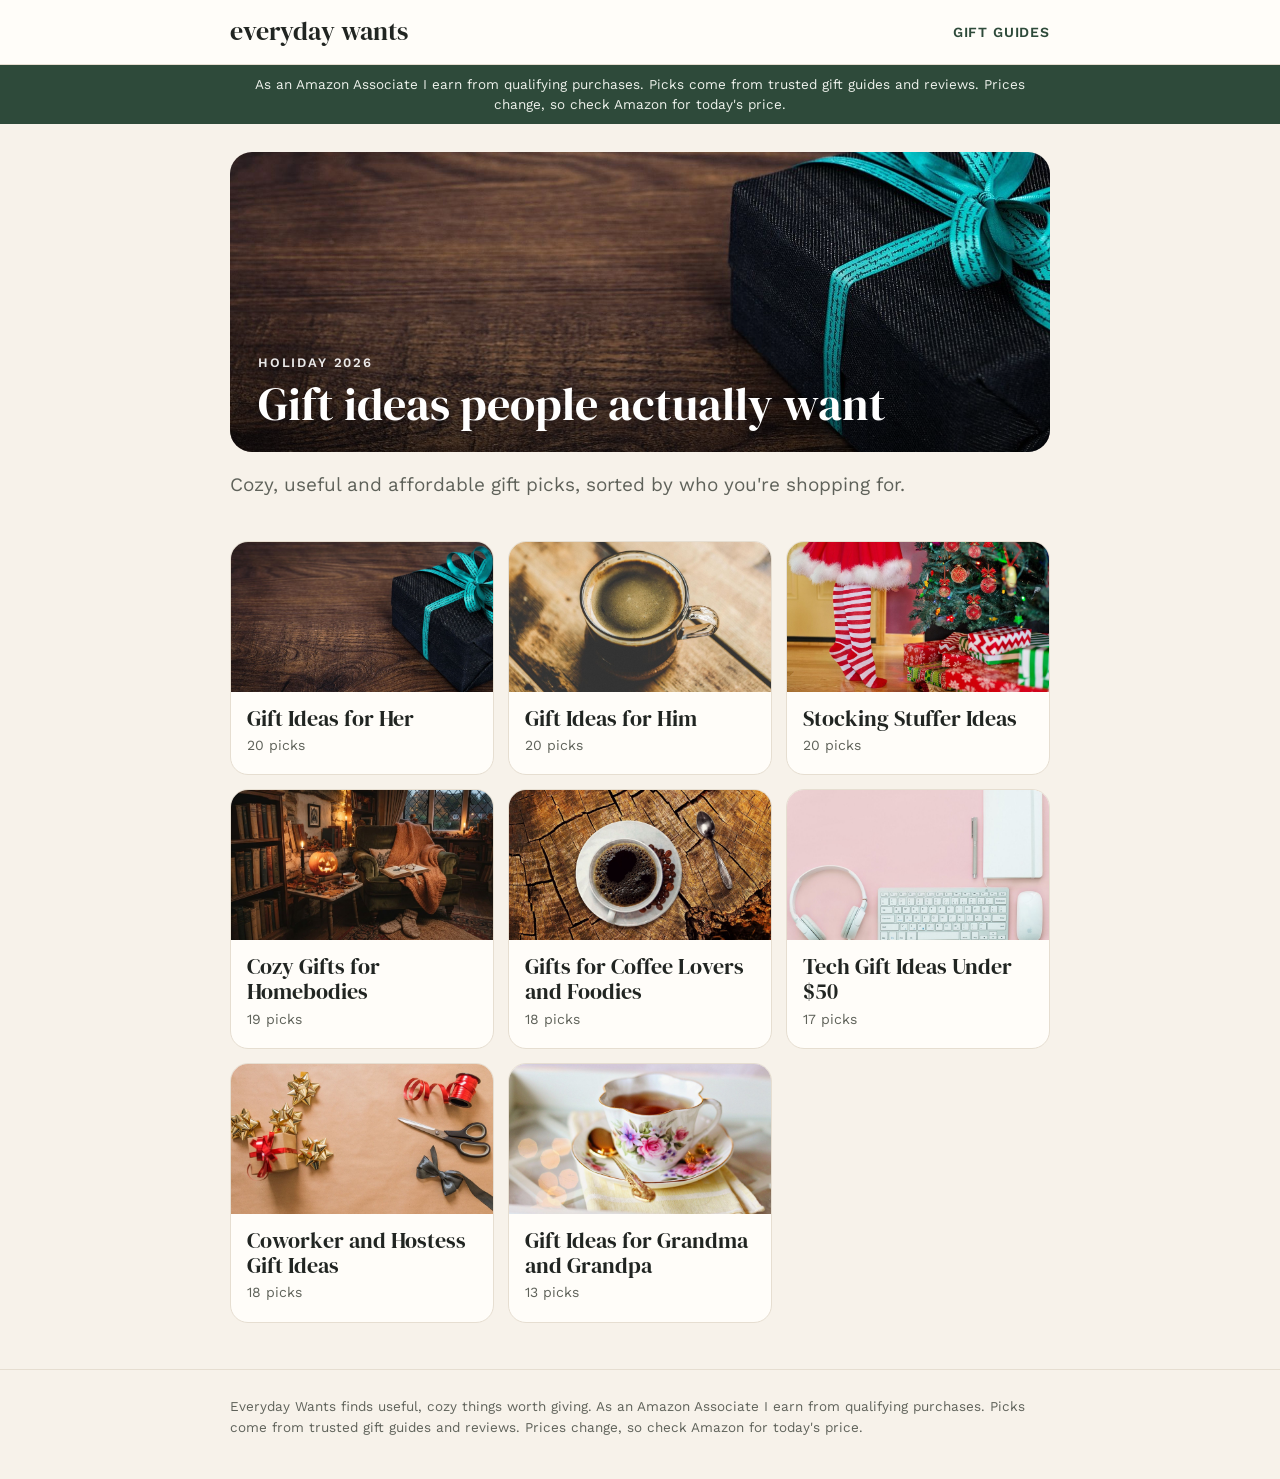
==== commit 6c69d61e: "Add waterproof speaker to tech gifts (Nov 17)" ====
--- a/index.html
+++ b/index.html
@@ -7,5 +7,5 @@
 <header class="top"><div class="wrap"><a class="brand" href="/">everyday wants</a><a class="navlink" href="/#guides">Gift guides</a></div></header>
 <div class="disc"><div class="wrap">As an Amazon Associate I earn from qualifying purchases. Picks come from trusted gift guides and reviews. Prices change, so check Amazon for today's price.</div></div>
 <main class="wrap"><section class="hero"><img src="/img/gifts-for-her.jpg" alt=""><div class="shade"></div><div class="txt"><div class="eyebrow">Holiday 2026</div><h1>Gift ideas people actually want</h1></div></section>
-<p class="intro">Cozy, useful and affordable gift picks, sorted by who you're shopping for.</p><section class="more" id="guides"><div class="grid"><a class="card" href="/gifts-for-her/"><img src="/img/gifts-for-her.jpg" alt="" loading="lazy"><div><b>Gift Ideas for Her</b><span>20 picks</span></div></a><a class="card" href="/gifts-for-him/"><img src="/img/gifts-for-him.jpg" alt="" loading="lazy"><div><b>Gift Ideas for Him</b><span>20 picks</span></div></a><a class="card" href="/stocking-stuffers/"><img src="/img/stocking-stuffers.jpg" alt="" loading="lazy"><div><b>Stocking Stuffer Ideas</b><span>20 picks</span></div></a><a class="card" href="/cozy-gifts/"><img src="/img/cozy-gifts.jpg" alt="" loading="lazy"><div><b>Cozy Gifts for Homebodies</b><span>19 picks</span></div></a><a class="card" href="/coffee-and-foodie-gifts/"><img src="/img/coffee-and-foodie-gifts.jpg" alt="" loading="lazy"><div><b>Gifts for Coffee Lovers and Foodies</b><span>18 picks</span></div></a><a class="card" href="/tech-gifts/"><img src="/img/tech-gifts.jpg" alt="" loading="lazy"><div><b>Tech Gift Ideas Under $50</b><span>16 picks</span></div></a><a class="card" href="/coworker-and-hostess-gifts/"><img src="/img/coworker-and-hostess-gifts.jpg" alt="" loading="lazy"><div><b>Coworker and Hostess Gift Ideas</b><span>18 picks</span></div></a><a class="card" href="/gifts-for-grandparents/"><img src="/img/gifts-for-grandparents.jpg" alt="" loading="lazy"><div><b>Gift Ideas for Grandma and Grandpa</b><span>13 picks</span></div></a></div></section></main>
+<p class="intro">Cozy, useful and affordable gift picks, sorted by who you're shopping for.</p><section class="more" id="guides"><div class="grid"><a class="card" href="/gifts-for-her/"><img src="/img/gifts-for-her.jpg" alt="" loading="lazy"><div><b>Gift Ideas for Her</b><span>20 picks</span></div></a><a class="card" href="/gifts-for-him/"><img src="/img/gifts-for-him.jpg" alt="" loading="lazy"><div><b>Gift Ideas for Him</b><span>20 picks</span></div></a><a class="card" href="/stocking-stuffers/"><img src="/img/stocking-stuffers.jpg" alt="" loading="lazy"><div><b>Stocking Stuffer Ideas</b><span>20 picks</span></div></a><a class="card" href="/cozy-gifts/"><img src="/img/cozy-gifts.jpg" alt="" loading="lazy"><div><b>Cozy Gifts for Homebodies</b><span>19 picks</span></div></a><a class="card" href="/coffee-and-foodie-gifts/"><img src="/img/coffee-and-foodie-gifts.jpg" alt="" loading="lazy"><div><b>Gifts for Coffee Lovers and Foodies</b><span>18 picks</span></div></a><a class="card" href="/tech-gifts/"><img src="/img/tech-gifts.jpg" alt="" loading="lazy"><div><b>Tech Gift Ideas Under $50</b><span>17 picks</span></div></a><a class="card" href="/coworker-and-hostess-gifts/"><img src="/img/coworker-and-hostess-gifts.jpg" alt="" loading="lazy"><div><b>Coworker and Hostess Gift Ideas</b><span>18 picks</span></div></a><a class="card" href="/gifts-for-grandparents/"><img src="/img/gifts-for-grandparents.jpg" alt="" loading="lazy"><div><b>Gift Ideas for Grandma and Grandpa</b><span>13 picks</span></div></a></div></section></main>
 <footer><div class="wrap">Everyday Wants finds useful, cozy things worth giving. As an Amazon Associate I earn from qualifying purchases. Picks come from trusted gift guides and reviews. Prices change, so check Amazon for today's price.</div></footer></body></html>
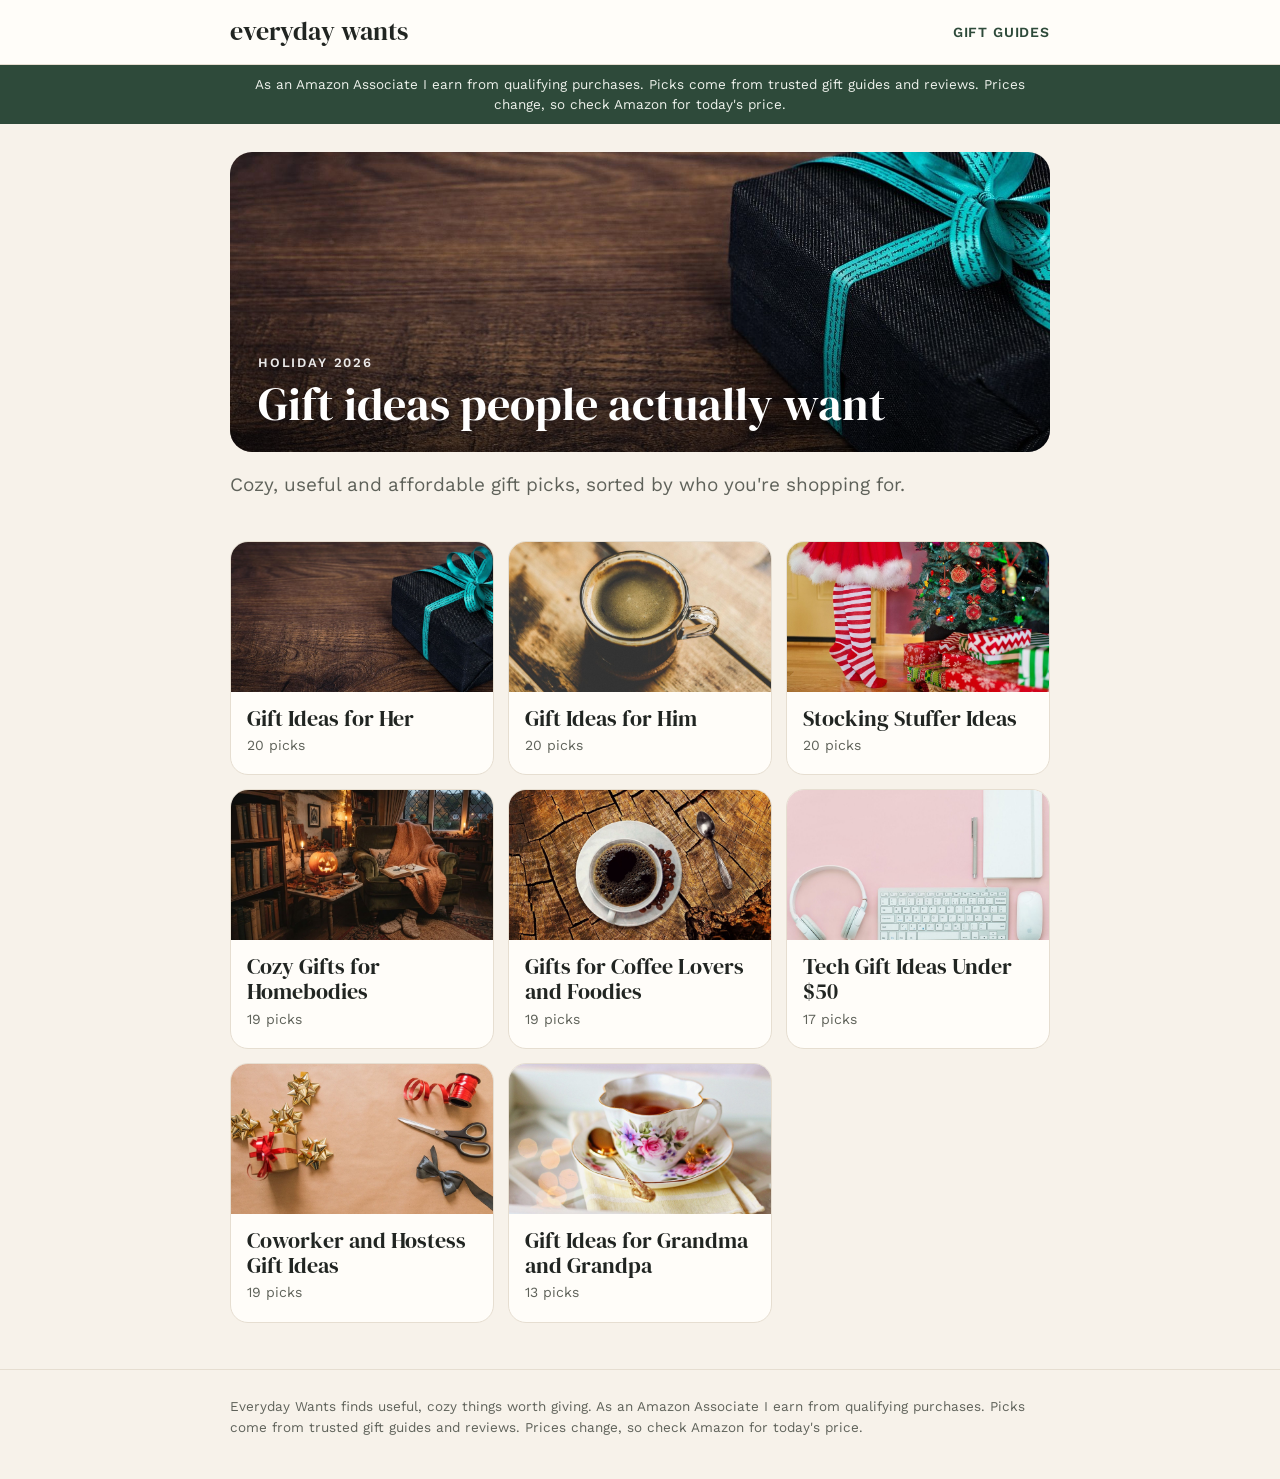
==== commit 6a526504: "Add slate cheese board set (Nov 18)" ====
--- a/index.html
+++ b/index.html
@@ -7,5 +7,5 @@
 <header class="top"><div class="wrap"><a class="brand" href="/">everyday wants</a><a class="navlink" href="/#guides">Gift guides</a></div></header>
 <div class="disc"><div class="wrap">As an Amazon Associate I earn from qualifying purchases. Picks come from trusted gift guides and reviews. Prices change, so check Amazon for today's price.</div></div>
 <main class="wrap"><section class="hero"><img src="/img/gifts-for-her.jpg" alt=""><div class="shade"></div><div class="txt"><div class="eyebrow">Holiday 2026</div><h1>Gift ideas people actually want</h1></div></section>
-<p class="intro">Cozy, useful and affordable gift picks, sorted by who you're shopping for.</p><section class="more" id="guides"><div class="grid"><a class="card" href="/gifts-for-her/"><img src="/img/gifts-for-her.jpg" alt="" loading="lazy"><div><b>Gift Ideas for Her</b><span>20 picks</span></div></a><a class="card" href="/gifts-for-him/"><img src="/img/gifts-for-him.jpg" alt="" loading="lazy"><div><b>Gift Ideas for Him</b><span>20 picks</span></div></a><a class="card" href="/stocking-stuffers/"><img src="/img/stocking-stuffers.jpg" alt="" loading="lazy"><div><b>Stocking Stuffer Ideas</b><span>20 picks</span></div></a><a class="card" href="/cozy-gifts/"><img src="/img/cozy-gifts.jpg" alt="" loading="lazy"><div><b>Cozy Gifts for Homebodies</b><span>19 picks</span></div></a><a class="card" href="/coffee-and-foodie-gifts/"><img src="/img/coffee-and-foodie-gifts.jpg" alt="" loading="lazy"><div><b>Gifts for Coffee Lovers and Foodies</b><span>18 picks</span></div></a><a class="card" href="/tech-gifts/"><img src="/img/tech-gifts.jpg" alt="" loading="lazy"><div><b>Tech Gift Ideas Under $50</b><span>17 picks</span></div></a><a class="card" href="/coworker-and-hostess-gifts/"><img src="/img/coworker-and-hostess-gifts.jpg" alt="" loading="lazy"><div><b>Coworker and Hostess Gift Ideas</b><span>18 picks</span></div></a><a class="card" href="/gifts-for-grandparents/"><img src="/img/gifts-for-grandparents.jpg" alt="" loading="lazy"><div><b>Gift Ideas for Grandma and Grandpa</b><span>13 picks</span></div></a></div></section></main>
+<p class="intro">Cozy, useful and affordable gift picks, sorted by who you're shopping for.</p><section class="more" id="guides"><div class="grid"><a class="card" href="/gifts-for-her/"><img src="/img/gifts-for-her.jpg" alt="" loading="lazy"><div><b>Gift Ideas for Her</b><span>20 picks</span></div></a><a class="card" href="/gifts-for-him/"><img src="/img/gifts-for-him.jpg" alt="" loading="lazy"><div><b>Gift Ideas for Him</b><span>20 picks</span></div></a><a class="card" href="/stocking-stuffers/"><img src="/img/stocking-stuffers.jpg" alt="" loading="lazy"><div><b>Stocking Stuffer Ideas</b><span>20 picks</span></div></a><a class="card" href="/cozy-gifts/"><img src="/img/cozy-gifts.jpg" alt="" loading="lazy"><div><b>Cozy Gifts for Homebodies</b><span>19 picks</span></div></a><a class="card" href="/coffee-and-foodie-gifts/"><img src="/img/coffee-and-foodie-gifts.jpg" alt="" loading="lazy"><div><b>Gifts for Coffee Lovers and Foodies</b><span>19 picks</span></div></a><a class="card" href="/tech-gifts/"><img src="/img/tech-gifts.jpg" alt="" loading="lazy"><div><b>Tech Gift Ideas Under $50</b><span>17 picks</span></div></a><a class="card" href="/coworker-and-hostess-gifts/"><img src="/img/coworker-and-hostess-gifts.jpg" alt="" loading="lazy"><div><b>Coworker and Hostess Gift Ideas</b><span>19 picks</span></div></a><a class="card" href="/gifts-for-grandparents/"><img src="/img/gifts-for-grandparents.jpg" alt="" loading="lazy"><div><b>Gift Ideas for Grandma and Grandpa</b><span>13 picks</span></div></a></div></section></main>
 <footer><div class="wrap">Everyday Wants finds useful, cozy things worth giving. As an Amazon Associate I earn from qualifying purchases. Picks come from trusted gift guides and reviews. Prices change, so check Amazon for today's price.</div></footer></body></html>
